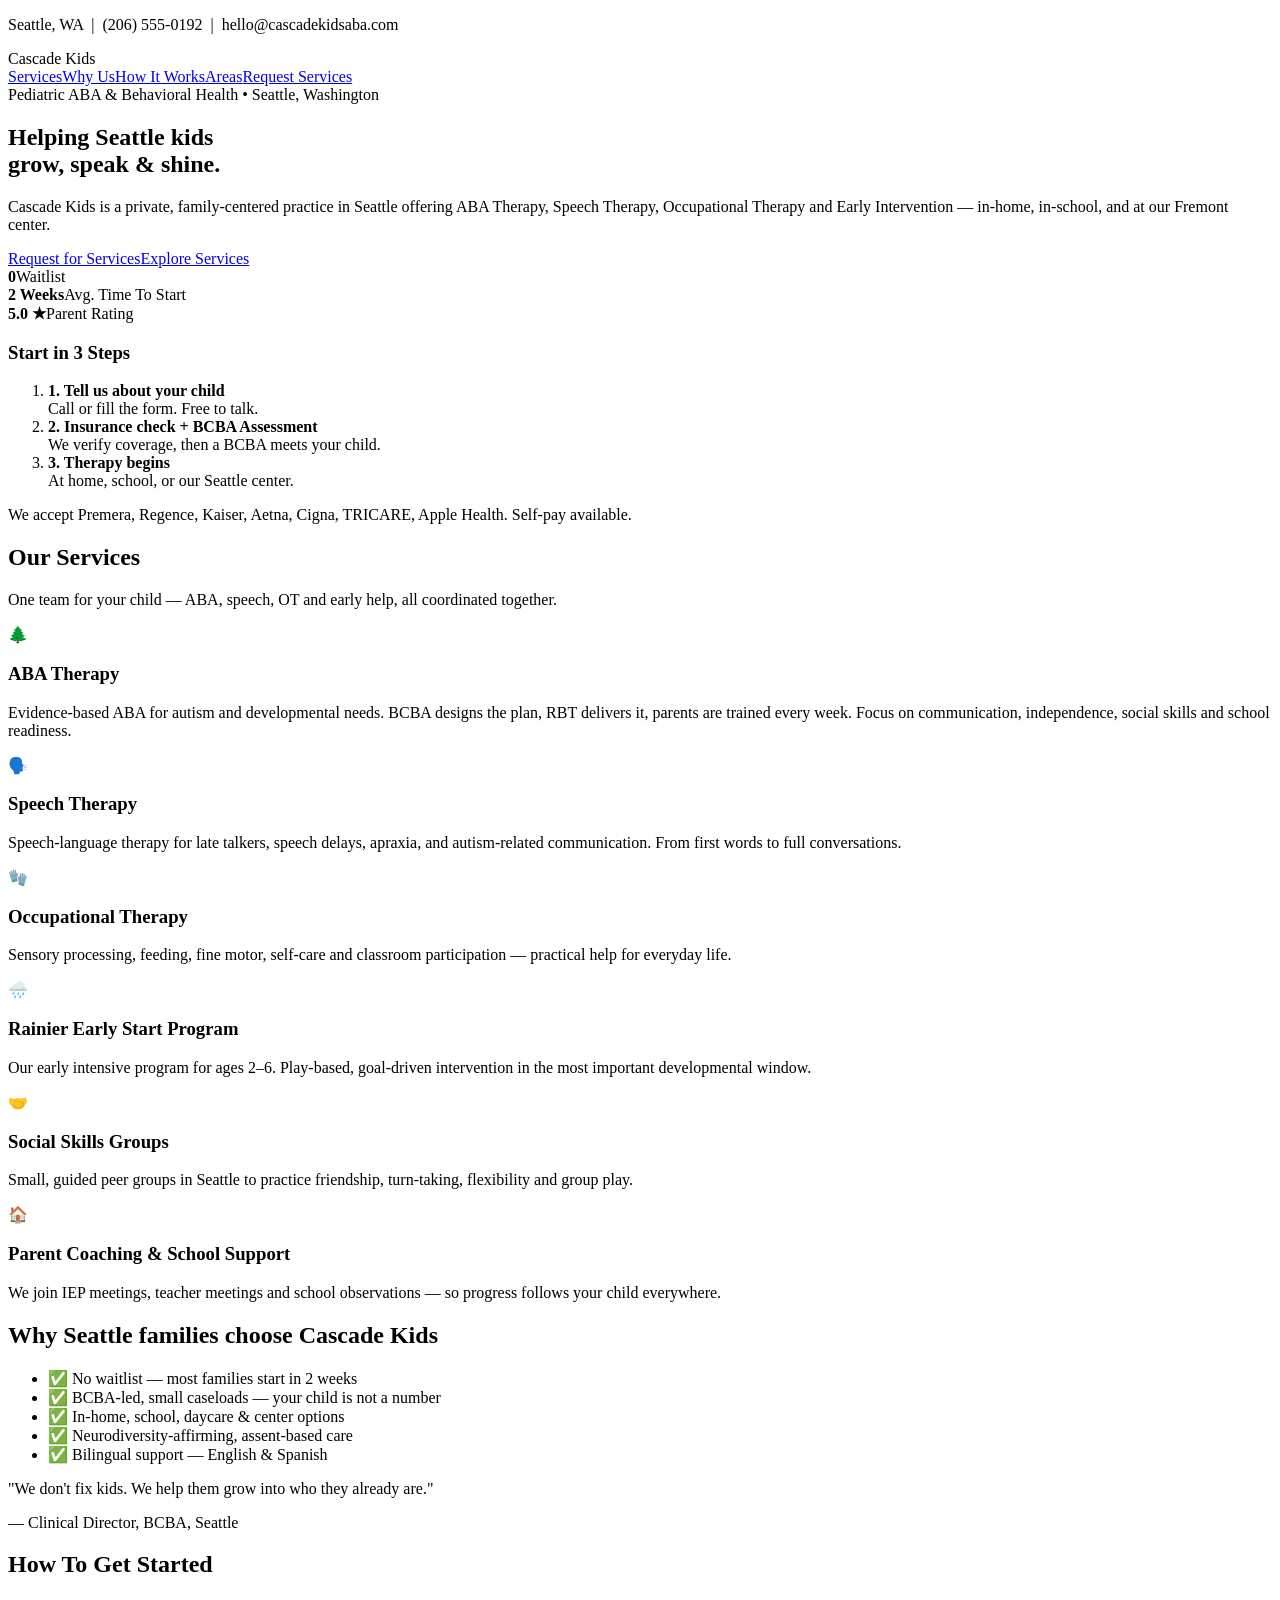
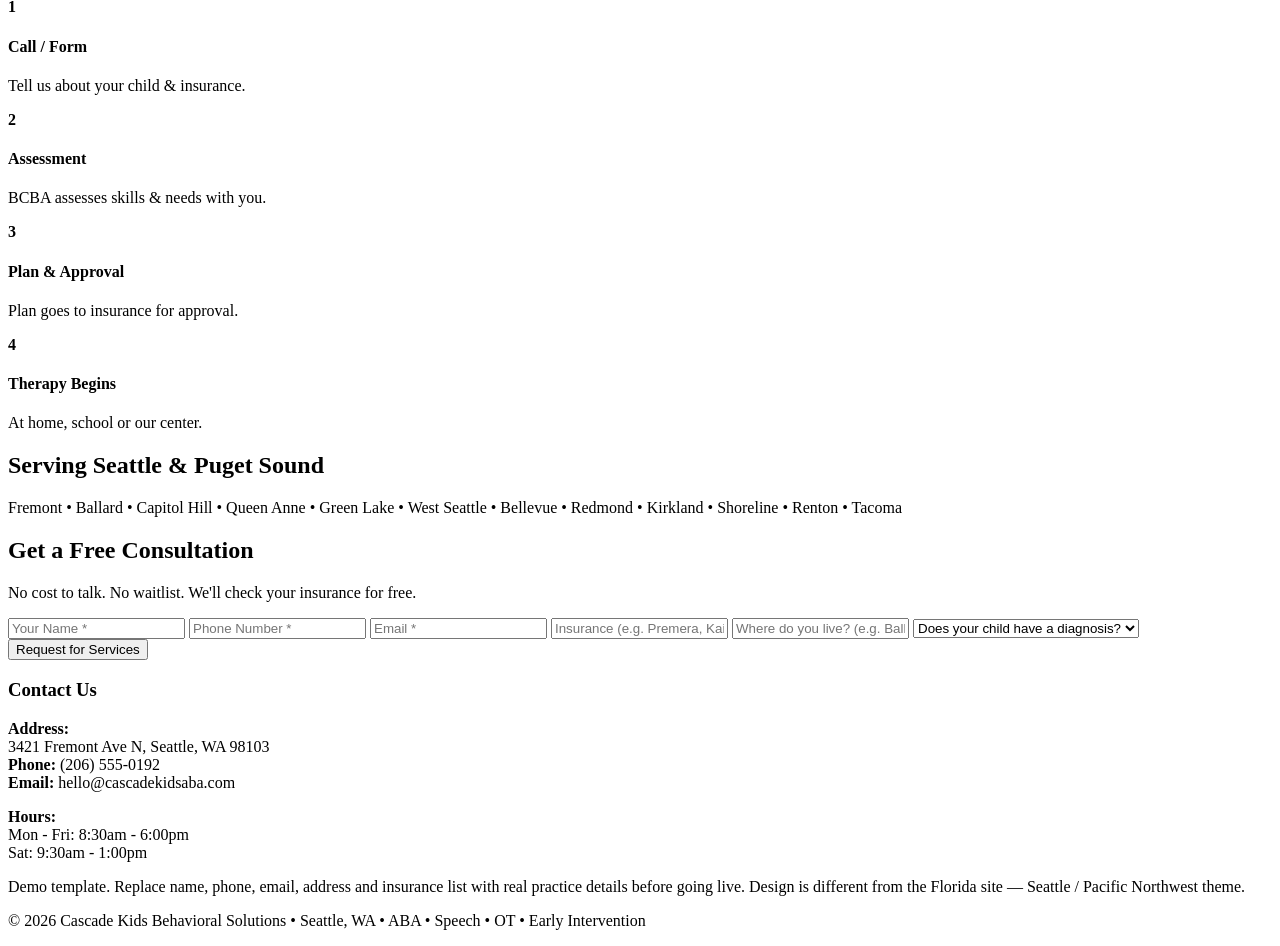
==== index.html @ a19d3259 "Rename index (3).html to index.html" ====
<!DOCTYPE html>
<html lang="en">
<head>
<meta charset="UTF-8">
<meta name="viewport" content="width=device-width, initial-scale=1.0">
<title>Cascade Kids Behavioral Solutions | ABA Therapy in Seattle, WA</title>
<meta name="description" content="Cascade Kids Behavioral Solutions is a private pediatric therapy practice in Seattle, WA offering ABA, Speech Therapy, Occupational Therapy and Early Intervention.">
<link rel="stylesheet" href="style.css">
</head>
<body>
<header class="topbar"><p>Seattle, WA &nbsp;|&nbsp; (206) 555-0192 &nbsp;|&nbsp; hello@cascadekidsaba.com</p></header>
<nav><div class="logo">Cascade <span>Kids</span></div><div class="links"><a href="#services">Services</a><a href="#about">Why Us</a><a href="#process">How It Works</a><a href="#areas">Areas</a><a href="#contact" class="btn">Request Services</a></div></nav>

<section class="hero">
<div>
<span class="badge">Pediatric ABA & Behavioral Health • Seattle, Washington</span>
<h1>Helping Seattle kids<br>grow, speak & shine.</h1>
<p>Cascade Kids is a private, family-centered practice in Seattle offering ABA Therapy, Speech Therapy, Occupational Therapy and Early Intervention — in-home, in-school, and at our Fremont center.</p>
<div class="hero-btns"><a href="#contact" class="btn big">Request for Services</a><a href="#services" class="btn ghost">Explore Services</a></div>
<div class="stats"><div><b>0</b><span>Waitlist</span></div><div><b>2 Weeks</b><span>Avg. Time To Start</span></div><div><b>5.0 ★</b><span>Parent Rating</span></div></div>
</div>
<div class="hero-card">
<h3>Start in 3 Steps</h3>
<ol><li><b>1. Tell us about your child</b><br>Call or fill the form. Free to talk.</li><li><b>2. Insurance check + BCBA Assessment</b><br>We verify coverage, then a BCBA meets your child.</li><li><b>3. Therapy begins</b><br>At home, school, or our Seattle center.</li></ol>
<p class="small">We accept Premera, Regence, Kaiser, Aetna, Cigna, TRICARE, Apple Health. Self-pay available.</p>
</div>
</section>

<section id="services" class="section">
<h2>Our Services</h2>
<p class="sub">One team for your child — ABA, speech, OT and early help, all coordinated together.</p>
<div class="grid">
<div class="card"><div class="icon">🌲</div><h3>ABA Therapy</h3><p>Evidence-based ABA for autism and developmental needs. BCBA designs the plan, RBT delivers it, parents are trained every week. Focus on communication, independence, social skills and school readiness.</p></div>
<div class="card"><div class="icon">🗣️</div><h3>Speech Therapy</h3><p>Speech-language therapy for late talkers, speech delays, apraxia, and autism-related communication. From first words to full conversations.</p></div>
<div class="card"><div class="icon">🧤</div><h3>Occupational Therapy</h3><p>Sensory processing, feeding, fine motor, self-care and classroom participation — practical help for everyday life.</p></div>
<div class="card highlight"><div class="icon">🌧️</div><h3>Rainier Early Start Program</h3><p>Our early intensive program for ages 2–6. Play-based, goal-driven intervention in the most important developmental window.</p></div>
<div class="card"><div class="icon">🤝</div><h3>Social Skills Groups</h3><p>Small, guided peer groups in Seattle to practice friendship, turn-taking, flexibility and group play.</p></div>
<div class="card"><div class="icon">🏠</div><h3>Parent Coaching & School Support</h3><p>We join IEP meetings, teacher meetings and school observations — so progress follows your child everywhere.</p></div>
</div>
</section>

<section id="about" class="section light">
<div class="split">
<div><h2>Why Seattle families choose Cascade Kids</h2><ul class="ticks"><li>✅ No waitlist — most families start in 2 weeks</li><li>✅ BCBA-led, small caseloads — your child is not a number</li><li>✅ In-home, school, daycare & center options</li><li>✅ Neurodiversity-affirming, assent-based care</li><li>✅ Bilingual support — English & Spanish</li></ul></div>
<div class="quote"><p>"We don't fix kids. We help them grow into who they already are."</p><span>— Clinical Director, BCBA, Seattle</span></div>
</div>
</section>

<section id="process" class="section">
<h2>How To Get Started</h2>
<div class="steps"><div><b>1</b><h4>Call / Form</h4><p>Tell us about your child & insurance.</p></div><div><b>2</b><h4>Assessment</h4><p>BCBA assesses skills & needs with you.</p></div><div><b>3</b><h4>Plan & Approval</h4><p>Plan goes to insurance for approval.</p></div><div><b>4</b><h4>Therapy Begins</h4><p>At home, school or our center.</p></div></div>
</section>

<section id="areas" class="section light">
<h2>Serving Seattle & Puget Sound</h2>
<p class="tags">Fremont • Ballard • Capitol Hill • Queen Anne • Green Lake • West Seattle • Bellevue • Redmond • Kirkland • Shoreline • Renton • Tacoma</p>
</section>

<section id="contact" class="section contact">
<div class="form-box"><h2>Get a Free Consultation</h2><p>No cost to talk. No waitlist. We'll check your insurance for free.</p>
<form onsubmit="event.preventDefault(); document.getElementById('thanks').style.display='block';">
<input type="text" placeholder="Your Name *" required>
<input type="tel" placeholder="Phone Number *" required>
<input type="email" placeholder="Email *" required>
<input type="text" placeholder="Insurance (e.g. Premera, Kaiser, TRICARE)">
<input type="text" placeholder="Where do you live? (e.g. Ballard)">
<select><option>Does your child have a diagnosis?</option><option>Yes - Autism</option><option>Yes - Other</option><option>Not yet / In evaluation</option><option>No</option></select>
<button type="submit" class="btn big full">Request for Services</button>
<p id="thanks" style="display:none; color:#1a7a3a; font-weight:700;">Thank you! We will call you back within 1 business day. (Demo form — connect to Formspree for live use)</p>
</form></div>
<div class="info"><h3>Contact Us</h3><p><b>Address:</b><br>3421 Fremont Ave N, Seattle, WA 98103<br><b>Phone:</b> (206) 555-0192<br><b>Email:</b> hello@cascadekidsaba.com</p><p><b>Hours:</b><br>Mon - Fri: 8:30am - 6:00pm<br>Sat: 9:30am - 1:00pm</p><div class="note">Demo template. Replace name, phone, email, address and insurance list with real practice details before going live. Design is different from the Florida site — Seattle / Pacific Northwest theme.</div></div>
</section>

<footer><p>© 2026 Cascade Kids Behavioral Solutions • Seattle, WA • ABA • Speech • OT • Early Intervention</p></footer>
<script src="script.js"></script>
</body>
</html>
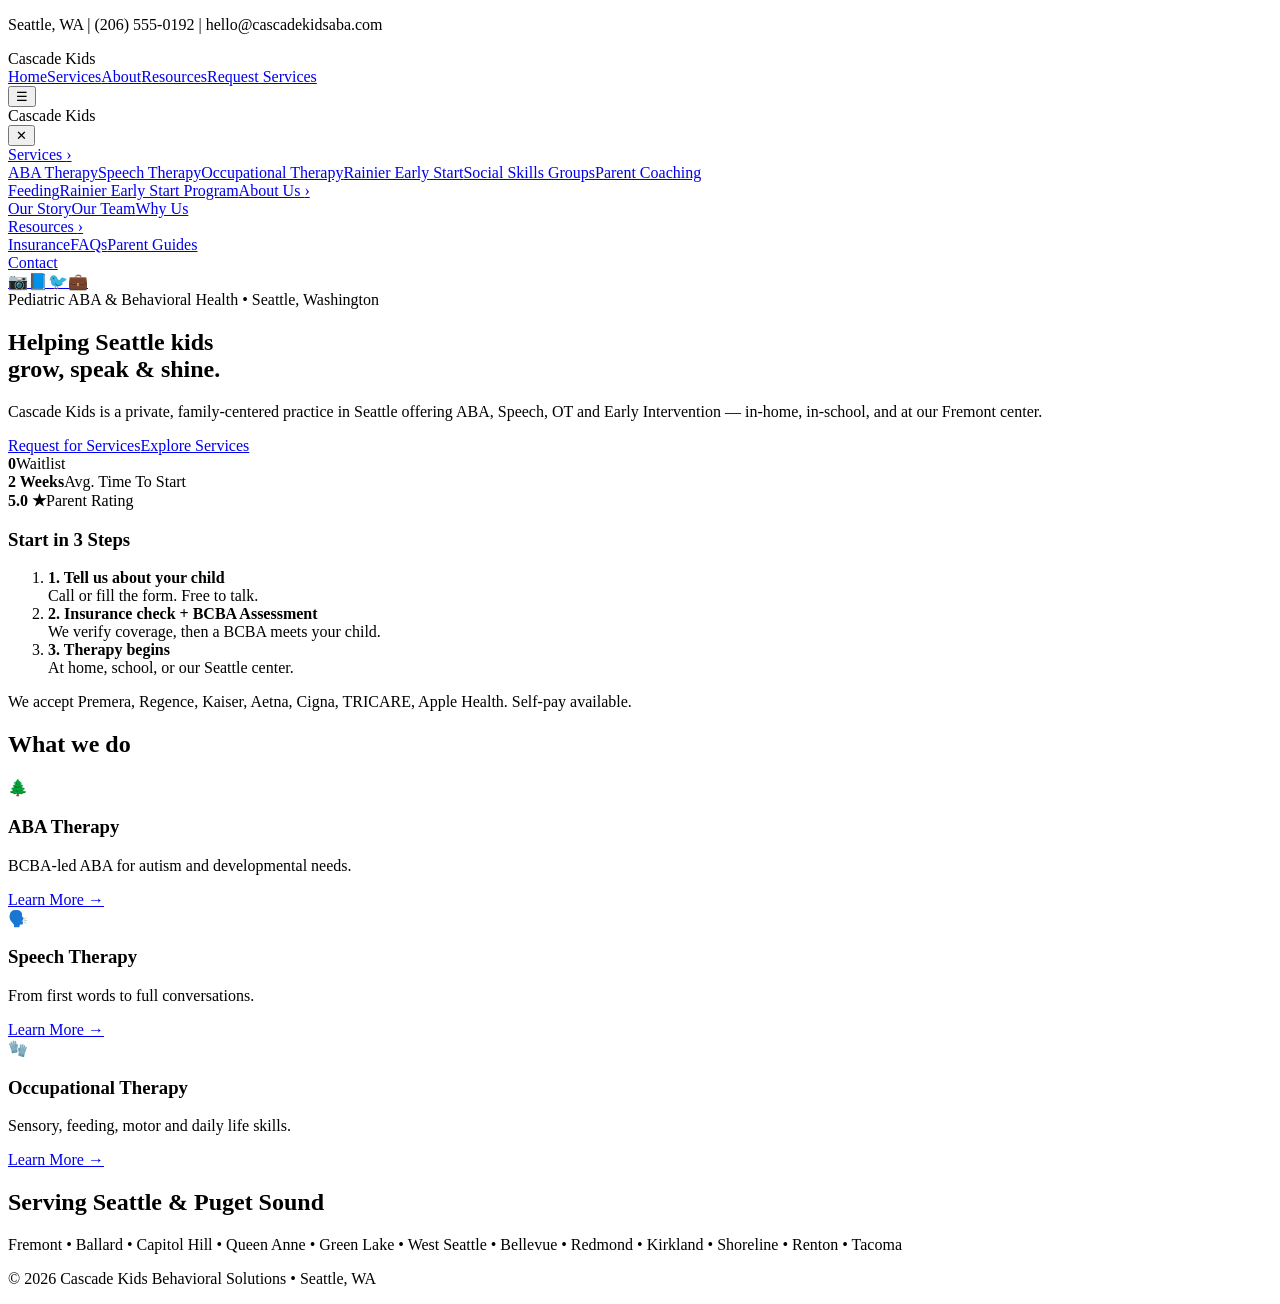
==== commit 80409a96: "Rename index (5).html to index.html" ====
--- a/index.html
+++ b/index.html
@@ -1,77 +1,9 @@
-<!DOCTYPE html>
-<html lang="en">
-<head>
-<meta charset="UTF-8">
-<meta name="viewport" content="width=device-width, initial-scale=1.0">
-<title>Cascade Kids Behavioral Solutions | ABA Therapy in Seattle, WA</title>
-<meta name="description" content="Cascade Kids Behavioral Solutions is a private pediatric therapy practice in Seattle, WA offering ABA, Speech Therapy, Occupational Therapy and Early Intervention.">
-<link rel="stylesheet" href="style.css">
-</head>
-<body>
-<header class="topbar"><p>Seattle, WA &nbsp;|&nbsp; (206) 555-0192 &nbsp;|&nbsp; hello@cascadekidsaba.com</p></header>
-<nav><div class="logo">Cascade <span>Kids</span></div><div class="links"><a href="#services">Services</a><a href="#about">Why Us</a><a href="#process">How It Works</a><a href="#areas">Areas</a><a href="#contact" class="btn">Request Services</a></div></nav>
-
-<section class="hero">
-<div>
-<span class="badge">Pediatric ABA & Behavioral Health • Seattle, Washington</span>
-<h1>Helping Seattle kids<br>grow, speak & shine.</h1>
-<p>Cascade Kids is a private, family-centered practice in Seattle offering ABA Therapy, Speech Therapy, Occupational Therapy and Early Intervention — in-home, in-school, and at our Fremont center.</p>
-<div class="hero-btns"><a href="#contact" class="btn big">Request for Services</a><a href="#services" class="btn ghost">Explore Services</a></div>
-<div class="stats"><div><b>0</b><span>Waitlist</span></div><div><b>2 Weeks</b><span>Avg. Time To Start</span></div><div><b>5.0 ★</b><span>Parent Rating</span></div></div>
-</div>
-<div class="hero-card">
-<h3>Start in 3 Steps</h3>
-<ol><li><b>1. Tell us about your child</b><br>Call or fill the form. Free to talk.</li><li><b>2. Insurance check + BCBA Assessment</b><br>We verify coverage, then a BCBA meets your child.</li><li><b>3. Therapy begins</b><br>At home, school, or our Seattle center.</li></ol>
-<p class="small">We accept Premera, Regence, Kaiser, Aetna, Cigna, TRICARE, Apple Health. Self-pay available.</p>
-</div>
-</section>
-
-<section id="services" class="section">
-<h2>Our Services</h2>
-<p class="sub">One team for your child — ABA, speech, OT and early help, all coordinated together.</p>
-<div class="grid">
-<div class="card"><div class="icon">🌲</div><h3>ABA Therapy</h3><p>Evidence-based ABA for autism and developmental needs. BCBA designs the plan, RBT delivers it, parents are trained every week. Focus on communication, independence, social skills and school readiness.</p></div>
-<div class="card"><div class="icon">🗣️</div><h3>Speech Therapy</h3><p>Speech-language therapy for late talkers, speech delays, apraxia, and autism-related communication. From first words to full conversations.</p></div>
-<div class="card"><div class="icon">🧤</div><h3>Occupational Therapy</h3><p>Sensory processing, feeding, fine motor, self-care and classroom participation — practical help for everyday life.</p></div>
-<div class="card highlight"><div class="icon">🌧️</div><h3>Rainier Early Start Program</h3><p>Our early intensive program for ages 2–6. Play-based, goal-driven intervention in the most important developmental window.</p></div>
-<div class="card"><div class="icon">🤝</div><h3>Social Skills Groups</h3><p>Small, guided peer groups in Seattle to practice friendship, turn-taking, flexibility and group play.</p></div>
-<div class="card"><div class="icon">🏠</div><h3>Parent Coaching & School Support</h3><p>We join IEP meetings, teacher meetings and school observations — so progress follows your child everywhere.</p></div>
-</div>
-</section>
-
-<section id="about" class="section light">
-<div class="split">
-<div><h2>Why Seattle families choose Cascade Kids</h2><ul class="ticks"><li>✅ No waitlist — most families start in 2 weeks</li><li>✅ BCBA-led, small caseloads — your child is not a number</li><li>✅ In-home, school, daycare & center options</li><li>✅ Neurodiversity-affirming, assent-based care</li><li>✅ Bilingual support — English & Spanish</li></ul></div>
-<div class="quote"><p>"We don't fix kids. We help them grow into who they already are."</p><span>— Clinical Director, BCBA, Seattle</span></div>
-</div>
-</section>
-
-<section id="process" class="section">
-<h2>How To Get Started</h2>
-<div class="steps"><div><b>1</b><h4>Call / Form</h4><p>Tell us about your child & insurance.</p></div><div><b>2</b><h4>Assessment</h4><p>BCBA assesses skills & needs with you.</p></div><div><b>3</b><h4>Plan & Approval</h4><p>Plan goes to insurance for approval.</p></div><div><b>4</b><h4>Therapy Begins</h4><p>At home, school or our center.</p></div></div>
-</section>
-
-<section id="areas" class="section light">
-<h2>Serving Seattle & Puget Sound</h2>
-<p class="tags">Fremont • Ballard • Capitol Hill • Queen Anne • Green Lake • West Seattle • Bellevue • Redmond • Kirkland • Shoreline • Renton • Tacoma</p>
-</section>
-
-<section id="contact" class="section contact">
-<div class="form-box"><h2>Get a Free Consultation</h2><p>No cost to talk. No waitlist. We'll check your insurance for free.</p>
-<form onsubmit="event.preventDefault(); document.getElementById('thanks').style.display='block';">
-<input type="text" placeholder="Your Name *" required>
-<input type="tel" placeholder="Phone Number *" required>
-<input type="email" placeholder="Email *" required>
-<input type="text" placeholder="Insurance (e.g. Premera, Kaiser, TRICARE)">
-<input type="text" placeholder="Where do you live? (e.g. Ballard)">
-<select><option>Does your child have a diagnosis?</option><option>Yes - Autism</option><option>Yes - Other</option><option>Not yet / In evaluation</option><option>No</option></select>
-<button type="submit" class="btn big full">Request for Services</button>
-<p id="thanks" style="display:none; color:#1a7a3a; font-weight:700;">Thank you! We will call you back within 1 business day. (Demo form — connect to Formspree for live use)</p>
-</form></div>
-<div class="info"><h3>Contact Us</h3><p><b>Address:</b><br>3421 Fremont Ave N, Seattle, WA 98103<br><b>Phone:</b> (206) 555-0192<br><b>Email:</b> hello@cascadekidsaba.com</p><p><b>Hours:</b><br>Mon - Fri: 8:30am - 6:00pm<br>Sat: 9:30am - 1:00pm</p><div class="note">Demo template. Replace name, phone, email, address and insurance list with real practice details before going live. Design is different from the Florida site — Seattle / Pacific Northwest theme.</div></div>
-</section>
-
-<footer><p>© 2026 Cascade Kids Behavioral Solutions • Seattle, WA • ABA • Speech • OT • Early Intervention</p></footer>
-<script src="script.js"></script>
-</body>
-</html>
+<!DOCTYPE html><html lang="en"><head><meta charset="UTF-8"><meta name="viewport" content="width=device-width, initial-scale=1.0"><title>Cascade Kids | ABA Therapy in Seattle, WA</title><link rel="stylesheet" href="style.css"></head><body>
+<header class="topbar"><p>Seattle, WA | (206) 555-0192 | hello@cascadekidsaba.com</p></header>
+<nav><div class="logo">Cascade <span>Kids</span></div><div class="links"><a href="index.html">Home</a><a href="services.html">Services</a><a href="about.html">About</a><a href="resources.html">Resources</a><a href="contact.html" class="btn">Request Services</a></div><button class="hamburger" onclick="openMenu()">☰</button></nav>
+<div id="fullMenu" class="full-menu"><div class="menu-top"><div class="logo white">Cascade <span>Kids</span></div><button class="close-btn" onclick="closeMenu()">✕</button></div><div class="menu-links"><a href="#" onclick="toggleSub(event,'sub1')">Services <span>›</span></a><div id="sub1" class="submenu"><a href="services.html">ABA Therapy</a><a href="services.html">Speech Therapy</a><a href="services.html">Occupational Therapy</a><a href="rainier.html">Rainier Early Start</a><a href="services.html">Social Skills Groups</a><a href="services.html">Parent Coaching</a></div><a href="feeding.html">Feeding</a><a href="rainier.html">Rainier Early Start Program</a><a href="#" onclick="toggleSub(event,'sub2')">About Us <span>›</span></a><div id="sub2" class="submenu"><a href="about.html">Our Story</a><a href="about.html">Our Team</a><a href="about.html">Why Us</a></div><a href="#" onclick="toggleSub(event,'sub3')">Resources <span>›</span></a><div id="sub3" class="submenu"><a href="resources.html">Insurance</a><a href="resources.html">FAQs</a><a href="resources.html">Parent Guides</a></div><a href="contact.html">Contact</a></div><div class="menu-social"><a href="#">📷</a><a href="#">📘</a><a href="#">🐦</a><a href="#">💼</a></div></div>
+<section class="hero"><div><span class="badge">Pediatric ABA & Behavioral Health • Seattle, Washington</span><h1>Helping Seattle kids<br>grow, speak & shine.</h1><p>Cascade Kids is a private, family-centered practice in Seattle offering ABA, Speech, OT and Early Intervention — in-home, in-school, and at our Fremont center.</p><div class="hero-btns"><a href="contact.html" class="btn big">Request for Services</a><a href="services.html" class="btn ghost">Explore Services</a></div><div class="stats"><div><b>0</b><span>Waitlist</span></div><div><b>2 Weeks</b><span>Avg. Time To Start</span></div><div><b>5.0 ★</b><span>Parent Rating</span></div></div></div><div class="hero-card"><h3>Start in 3 Steps</h3><ol><li><b>1. Tell us about your child</b><br>Call or fill the form. Free to talk.</li><li><b>2. Insurance check + BCBA Assessment</b><br>We verify coverage, then a BCBA meets your child.</li><li><b>3. Therapy begins</b><br>At home, school, or our Seattle center.</li></ol><p class="small">We accept Premera, Regence, Kaiser, Aetna, Cigna, TRICARE, Apple Health. Self-pay available.</p></div></section>
+<section class="section"><h2>What we do</h2><div class="grid"><div class="card"><div class="icon">🌲</div><h3>ABA Therapy</h3><p>BCBA-led ABA for autism and developmental needs.</p><a href="services.html">Learn More →</a></div><div class="card"><div class="icon">🗣️</div><h3>Speech Therapy</h3><p>From first words to full conversations.</p><a href="services.html">Learn More →</a></div><div class="card"><div class="icon">🧤</div><h3>Occupational Therapy</h3><p>Sensory, feeding, motor and daily life skills.</p><a href="services.html">Learn More →</a></div></div></section>
+<section class="section light"><h2>Serving Seattle & Puget Sound</h2><p class="tags">Fremont • Ballard • Capitol Hill • Queen Anne • Green Lake • West Seattle • Bellevue • Redmond • Kirkland • Shoreline • Renton • Tacoma</p></section>
+<footer><p>© 2026 Cascade Kids Behavioral Solutions • Seattle, WA</p></footer>
+<script src="script.js"></script></body></html>
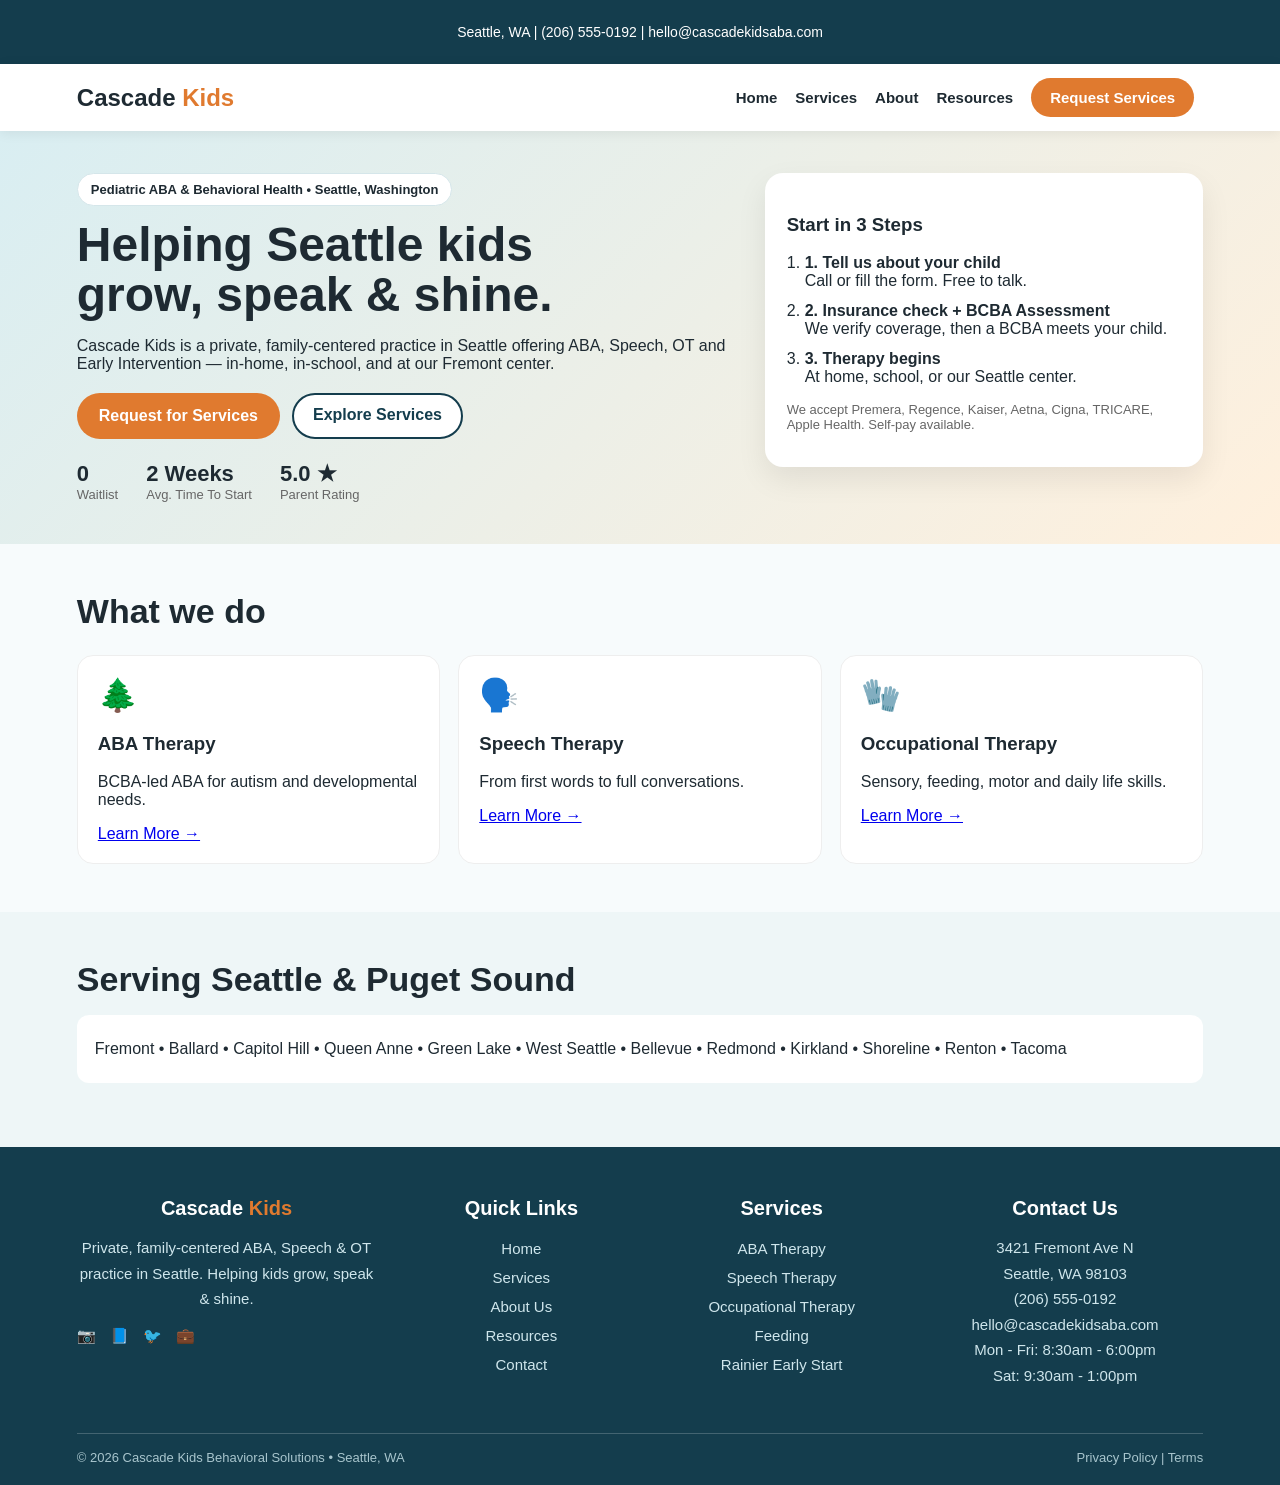
==== commit 1aead868: "Revise footer layout and content in index.html Updated footer section with new content and structure" ====
--- a/index.html
+++ b/index.html
@@ -5,5 +5,42 @@
 <section class="hero"><div><span class="badge">Pediatric ABA & Behavioral Health • Seattle, Washington</span><h1>Helping Seattle kids<br>grow, speak & shine.</h1><p>Cascade Kids is a private, family-centered practice in Seattle offering ABA, Speech, OT and Early Intervention — in-home, in-school, and at our Fremont center.</p><div class="hero-btns"><a href="contact.html" class="btn big">Request for Services</a><a href="services.html" class="btn ghost">Explore Services</a></div><div class="stats"><div><b>0</b><span>Waitlist</span></div><div><b>2 Weeks</b><span>Avg. Time To Start</span></div><div><b>5.0 ★</b><span>Parent Rating</span></div></div></div><div class="hero-card"><h3>Start in 3 Steps</h3><ol><li><b>1. Tell us about your child</b><br>Call or fill the form. Free to talk.</li><li><b>2. Insurance check + BCBA Assessment</b><br>We verify coverage, then a BCBA meets your child.</li><li><b>3. Therapy begins</b><br>At home, school, or our Seattle center.</li></ol><p class="small">We accept Premera, Regence, Kaiser, Aetna, Cigna, TRICARE, Apple Health. Self-pay available.</p></div></section>
 <section class="section"><h2>What we do</h2><div class="grid"><div class="card"><div class="icon">🌲</div><h3>ABA Therapy</h3><p>BCBA-led ABA for autism and developmental needs.</p><a href="services.html">Learn More →</a></div><div class="card"><div class="icon">🗣️</div><h3>Speech Therapy</h3><p>From first words to full conversations.</p><a href="services.html">Learn More →</a></div><div class="card"><div class="icon">🧤</div><h3>Occupational Therapy</h3><p>Sensory, feeding, motor and daily life skills.</p><a href="services.html">Learn More →</a></div></div></section>
 <section class="section light"><h2>Serving Seattle & Puget Sound</h2><p class="tags">Fremont • Ballard • Capitol Hill • Queen Anne • Green Lake • West Seattle • Bellevue • Redmond • Kirkland • Shoreline • Renton • Tacoma</p></section>
-<footer><p>© 2026 Cascade Kids Behavioral Solutions • Seattle, WA</p></footer>
+<footer class="footer">
+  <div class="footer-grid">
+    <div>
+      <h3>Cascade <span>Kids</span></h3>
+      <p>Private, family-centered ABA, Speech & OT practice in Seattle. Helping kids grow, speak & shine.</p>
+      <div class="footer-social">
+        <a href="#">📷</a>
+        <a href="#">📘</a>
+        <a href="#">🐦</a>
+        <a href="#">💼</a>
+      </div>
+    </div>
+    <div>
+      <h3>Quick Links</h3>
+      <a href="index.html">Home</a>
+      <a href="services.html">Services</a>
+      <a href="about.html">About Us</a>
+      <a href="resources.html">Resources</a>
+      <a href="contact.html">Contact</a>
+    </div>
+    <div>
+      <h3>Services</h3>
+      <a href="services.html">ABA Therapy</a>
+      <a href="services.html">Speech Therapy</a>
+      <a href="services.html">Occupational Therapy</a>
+      <a href="feeding.html">Feeding</a>
+      <a href="rainier.html">Rainier Early Start</a>
+    </div>
+    <div>
+      <h3>Contact Us</h3>
+      <p>3421 Fremont Ave N<br>Seattle, WA 98103<br>(206) 555-0192<br>hello@cascadekidsaba.com<br>Mon - Fri: 8:30am - 6:00pm<br>Sat: 9:30am - 1:00pm</p>
+    </div>
+  </div>
+  <div class="footer-bottom">
+    <span>© 2026 Cascade Kids Behavioral Solutions • Seattle, WA</span>
+    <span>Privacy Policy | Terms</span>
+  </div>
+</footer>
 <script src="script.js"></script></body></html>
--- a/style.css
+++ b/style.css
@@ -0,0 +1,70 @@
+*{box-sizing:border-box}body{margin:0;font-family:Arial,sans-serif;color:#1e2a32;background:#f7fbfc}
+.topbar{background:#143d4d;color:#fff;text-align:center;padding:10px 12px;font-size:14px}
+nav{display:flex;justify-content:space-between;align-items:center;padding:14px 6vw;background:#fff;position:sticky;top:0;z-index:10;box-shadow:0 2px 12px rgba(0,0,0,.07)}
+.logo{font-weight:800;font-size:24px}.logo span{color:#e07a2f}
+.links a{margin:0 9px;text-decoration:none;color:#1e2a32;font-weight:700;font-size:15px}.btn{background:#e07a2f;color:#fff!important;padding:11px 19px;border-radius:999px;text-decoration:none;display:inline-block;border:0;cursor:pointer;font-weight:700}.btn.big{padding:14px 22px;font-size:16px}.btn.ghost{background:#fff;color:#143d4d!important;border:2px solid #143d4d}.btn.full{width:100%}
+.hero{display:grid;grid-template-columns:1.2fr .8fr;gap:30px;padding:42px 6vw;background:linear-gradient(135deg,#d9eef2,#fff0dd)}
+.hero h1{font-size:48px;line-height:1.05;margin:14px 0}.badge{background:#fff;border:1px solid #d5e6ea;padding:8px 13px;border-radius:999px;font-size:13px;font-weight:700;display:inline-block}
+.hero-btns{display:flex;gap:12px;margin:20px 0;flex-wrap:wrap}.stats{display:flex;gap:28px;margin-top:22px;flex-wrap:wrap}.stats div{display:flex;flex-direction:column}.stats b{font-size:22px}.stats span{font-size:13px;color:#666}
+.hero-card{background:#fff;border-radius:18px;padding:22px;box-shadow:0 12px 30px rgba(0,0,0,.08);height:fit-content}.hero-card ol{padding-left:18px}.hero-card li{margin:12px 0}.small{font-size:13px;color:#666}
+.section{padding:48px 6vw}.section.light{background:#eef6f7}.section h2{font-size:34px;margin:0 0 8px}.sub{color:#666;max-width:700px}
+.grid{display:grid;grid-template-columns:repeat(3,1fr);gap:18px;margin-top:24px}.card{background:#fff;border:1px solid #eee;border-radius:16px;padding:20px}.card.highlight{background:#143d4d;color:#fff}.icon{font-size:32px}
+.split{display:grid;grid-template-columns:1fr 1fr;gap:30px;align-items:center}.ticks{list-style:none;padding:0;line-height:2}.quote{background:#fff;border-radius:16px;padding:24px;font-size:22px;font-style:italic}
+.steps{display:grid;grid-template-columns:repeat(4,1fr);gap:14px;margin-top:20px}.steps div{background:#fff;border-radius:14px;padding:18px;border:1px solid #eee}.steps b{background:#e07a2f;color:#fff;width:32px;height:32px;display:grid;place-items:center;border-radius:50%}
+.tags{background:#fff;padding:18px;border-radius:12px;line-height:2}
+.contact{display:grid;grid-template-columns:1.2fr .8fr;gap:26px}.form-box{background:#fff;border-radius:18px;padding:24px;box-shadow:0 10px 26px rgba(0,0,0,.06)}.form-box input,.form-box select{width:100%;padding:12px;margin:7px 0;border:1px solid #ddd;border-radius:10px;font-size:15px}
+.info h3{font-size:24px}.note{background:#fff0dd;padding:14px;border-radius:12px;font-size:13px;margin-top:16px}
+footer{background:#143d4d;color:#fff;text-align:center;padding:18px}
+/* FULL SCREEN MENU - Bloom jaisa */
+.hamburger{display:none;font-size:28px;background:none;border:none;cursor:pointer;color:#143d4d}
+.full-menu{display:none;position:fixed;top:0;left:0;width:100%;height:100%;background:#143d4d;z-index:9999;padding:20px 6vw;overflow-y:auto}
+.full-menu.open{display:block}
+.menu-top{display:flex;justify-content:space-between;align-items:center}
+.logo.white{color:#fff}.logo.white span{color:#e07a2f}
+.close-btn{font-size:28px;background:none;border:none;color:#fff;cursor:pointer}
+.menu-links{display:flex;flex-direction:column;margin-top:40px}
+.menu-links > a{color:#fff;text-decoration:none;font-size:32px;font-weight:700;padding:14px 0;border-bottom:1px solid rgba(255,255,255,.15);display:flex;justify-content:space-between}
+.menu-links > a span{color:#e07a2f}
+.submenu{display:none;flex-direction:column;padding-left:20px}
+.submenu.open{display:flex}
+.submenu a{color:#cfe6ec;text-decoration:none;font-size:20px;padding:10px 0}
+.menu-social{display:flex;gap:18px;margin-top:40px;font-size:28px}
+.menu-social a{text-decoration:none}
+@media(max-width:800px){.hero,.grid,.split,.contact,.steps{grid-template-columns:1fr}.hero h1{font-size:34px}.hamburger{display:block}nav .links{display:none}}
+/* ===== BIG FOOTER ===== */
+.footer{
+  background:#143d4d;
+  color:#fff;
+  padding:50px 6vw 20px;
+}
+.footer-grid{
+  display:grid;
+  grid-template-columns:1.3fr 1fr 1fr 1.2fr;
+  gap:30px;
+}
+.footer h3{font-size:20px;margin:0 0 14px}
+.footer h3 span{color:#e07a2f}
+.footer p{color:#cfe6ec;line-height:1.7;font-size:15px}
+.footer a{
+  display:block;
+  color:#cfe6ec;
+  text-decoration:none;
+  padding:6px 0;
+  font-size:15px;
+}
+.footer a:hover{color:#fff}
+.footer-social{display:flex;gap:14px;margin-top:14px;font-size:24px}
+.footer-social a{padding:0}
+.footer-bottom{
+  border-top:1px solid rgba(255,255,255,.2);
+  margin-top:30px;
+  padding-top:16px;
+  display:flex;
+  justify-content:space-between;
+  flex-wrap:wrap;
+  font-size:13px;
+  color:#a8c5cd;
+}
+@media(max-width:800px){
+  .footer-grid{grid-template-columns:1fr}
+}
